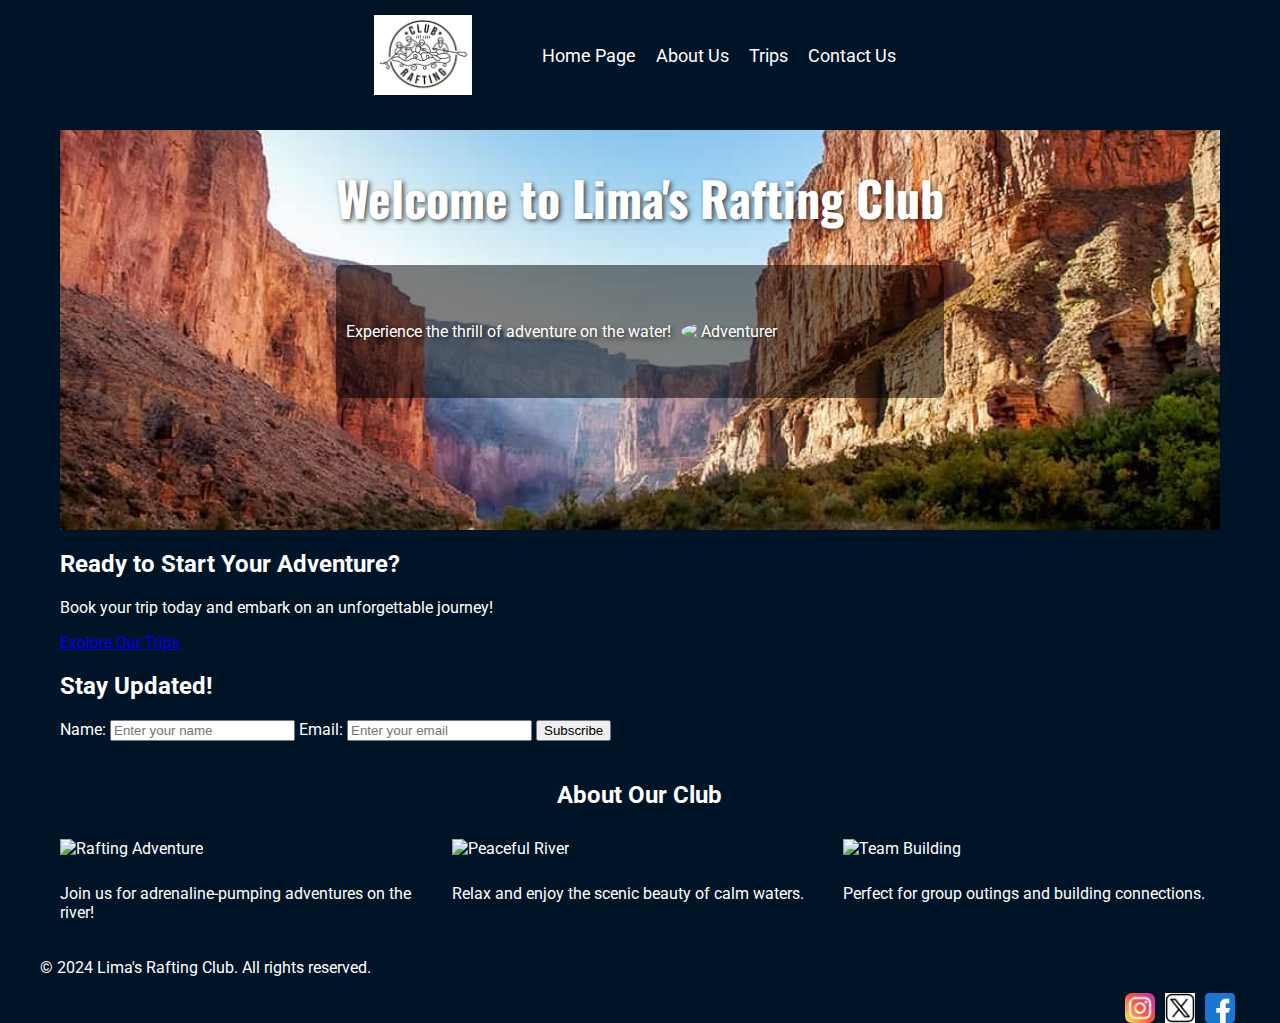
==== wwr/index.html @ 2a9edf87 "." ====
<!DOCTYPE html>
<html lang="en">
<head>
    <meta charset="UTF-8">
    <meta name="viewport" content="width=device-width, initial-scale=1.0">
    <meta name="description" content="Lima's Rafting Club, rafting club, rafting, adventure">
    <meta name="author" content="Wesley Pontes Lima">
    <title>Lima's Rafting Club | Home</title>
    <link rel="preconnect" href="https://fonts.googleapis.com">
    <link rel="preconnect" href="https://fonts.gstatic.com" crossorigin>
    <link href="https://fonts.googleapis.com/css2?family=Oswald:wght@200..700&family=Roboto:wght@100;400&display=swap" rel="stylesheet">
    <link rel="stylesheet" href="./styles/rafting.css">
</head>
<body>
    <header class="container-grid-header">
        <img src="images/logo16_200.png" alt="rafting logo" class="logo">
        <nav class="container-flex-nav">
            <a href="index.html">Home Page</a>
            <a href="about.html">About Us</a>
            <a href="trips.html">Trips</a>
            <a href="contact.html">Contact Us</a>
        </nav>
    </header>
    <main>
        <!-- Hero Section -->
        <section class="hero">
            <h1>Welcome to Lima's Rafting Club</h1>
            <article>
                <p>Experience the thrill of adventure on the water!</p>
                <img src="images/hero-avatar.jpg" alt="Adventurer">
            </article>
        </section>

        <!-- Call to Action -->
        <section class="cta">
            <h2>Ready to Start Your Adventure?</h2>
            <p>Book your trip today and embark on an unforgettable journey!</p>
            <a href="trips.html" class="btn-cta">Explore Our Trips</a>
        </section>

        <!-- Newsletter Signup Form -->
        <section class="newsletter">
            <h2>Stay Updated!</h2>
            <form class="styled-form">
                <label for="name">Name:</label>
                <input type="text" id="name" placeholder="Enter your name">

                <label for="email">Email:</label>
                <input type="email" id="email" placeholder="Enter your email">

                <button type="submit" class="btn-submit">Subscribe</button>
            </form>
        </section>

        <!-- Grid Layout -->
        <section class="container-grid-section-1">
            <h2 class="container-grid-h2">About Our Club</h2>
            <div>
                <img src="images/rafting-action1.jpg" alt="Rafting Adventure">
                <p>Join us for adrenaline-pumping adventures on the river!</p>
            </div>
            <div>
                <img src="images/rafting-action2.jpg" alt="Peaceful River">
                <p>Relax and enjoy the scenic beauty of calm waters.</p>
            </div>
            <div>
                <img src="images/rafting-action3.jpg" alt="Team Building">
                <p>Perfect for group outings and building connections.</p>
            </div>
        </section>
    </main>
    <footer>
        <p>&copy; 2024 Lima's Rafting Club. All rights reserved.</p>
        <div class="social-media">
            <a href="https://facebook.com"><img src="images/facebook.png" alt="facebook logo"></a>
            <a href="https://x.com"><img src="images/midia-social.jpg" alt="x logo"></a>
            <a href="https://instagram.com"><img src="images/instagram.png" alt="instagram logo"></a>
        </div>
    </footer>
</body>
</html>
---- wwr/styles/rafting.css ----
:root {
    --primary-color: #f09140;
    --secondary-color: #001427;
    --accent1-color: #708d81;
    --accent2-color: #eaffda;
    --text-color: #ffffff;
}

body {
    font-family: 'Roboto', sans-serif;
    margin: 0;
    padding: 0;
    max-width: 1200px;
    margin: auto;
    background-color: var(--secondary-color);
    color: var(--text-color);
}

header {
    padding: 15px;
}

header .logo {
    height: 80px;
    margin-right: 60px;
}

header nav a {
    color: var(--text-color);
    text-decoration: none;
    margin: 0 10px;
    font-size: 18px;
}

.hero {
    background-image: url('/wwr/images/hero-image-min.jpg');
    background-size: cover;
    background-position: center;
    height: 400px;
    display: grid;
    grid-template-rows: 1fr 1fr 1fr;
    justify-content: center;
    text-align: center;
    color: var(--text-color);
    text-shadow: 2px 2px 5px rgba(0, 0, 0, 0.7);
}

.hero h1 {
    top: 20px;
    left: 20px;
    font-family: 'Oswald', sans-serif;
    font-size: 3em;
}

.hero article {
    bottom: 20px;
    left: 20px;
    background-color: rgba(0, 0, 0, 0.5);
    padding: 10px;
    border-radius: 5px;
    display: flex;
    align-items: center;
    height: auto;
}

.hero article img {
    float: left; 
    margin-left: 10px;
    width: 100px;
    border-radius: 50%;
}

section {
    margin: 20px;
}

section img {
    max-width: 100%;
    height: auto;
    margin: 10px 0;
}

footer .social-media a img {
    width: 30px;
    margin: 0 5px;
    float: right;
}

footer .social-media a {
    text-decoration: none;
}

.container-grid-header {
    display: grid;
    grid-template-columns: auto auto;
    justify-content: center;
    align-items: center;
}

.container-flex-nav {
    display: flex;
}

.container-grid-section-1 {
    display: grid;
    grid-template-columns: 1fr 1fr 1fr;
    grid-template-rows: 1fr;
    justify-content: center;
    column-gap: 15px;
}

.container-grid-h2 {
    grid-column: 1/4;
    text-align: center;
}

.container-grid-p {
    text-align: center;
}

.container-grid-section-2 {
    display: grid;
    grid-template-columns: 1fr 1fr 1fr 1fr 1fr;
    grid-template-rows: 1fr;
    justify-content: center;
}

.container-grid-h2-in-section-2 {
    grid-column: 1/6;
    text-align: center;
}

figcaption {
    text-align: center;
}
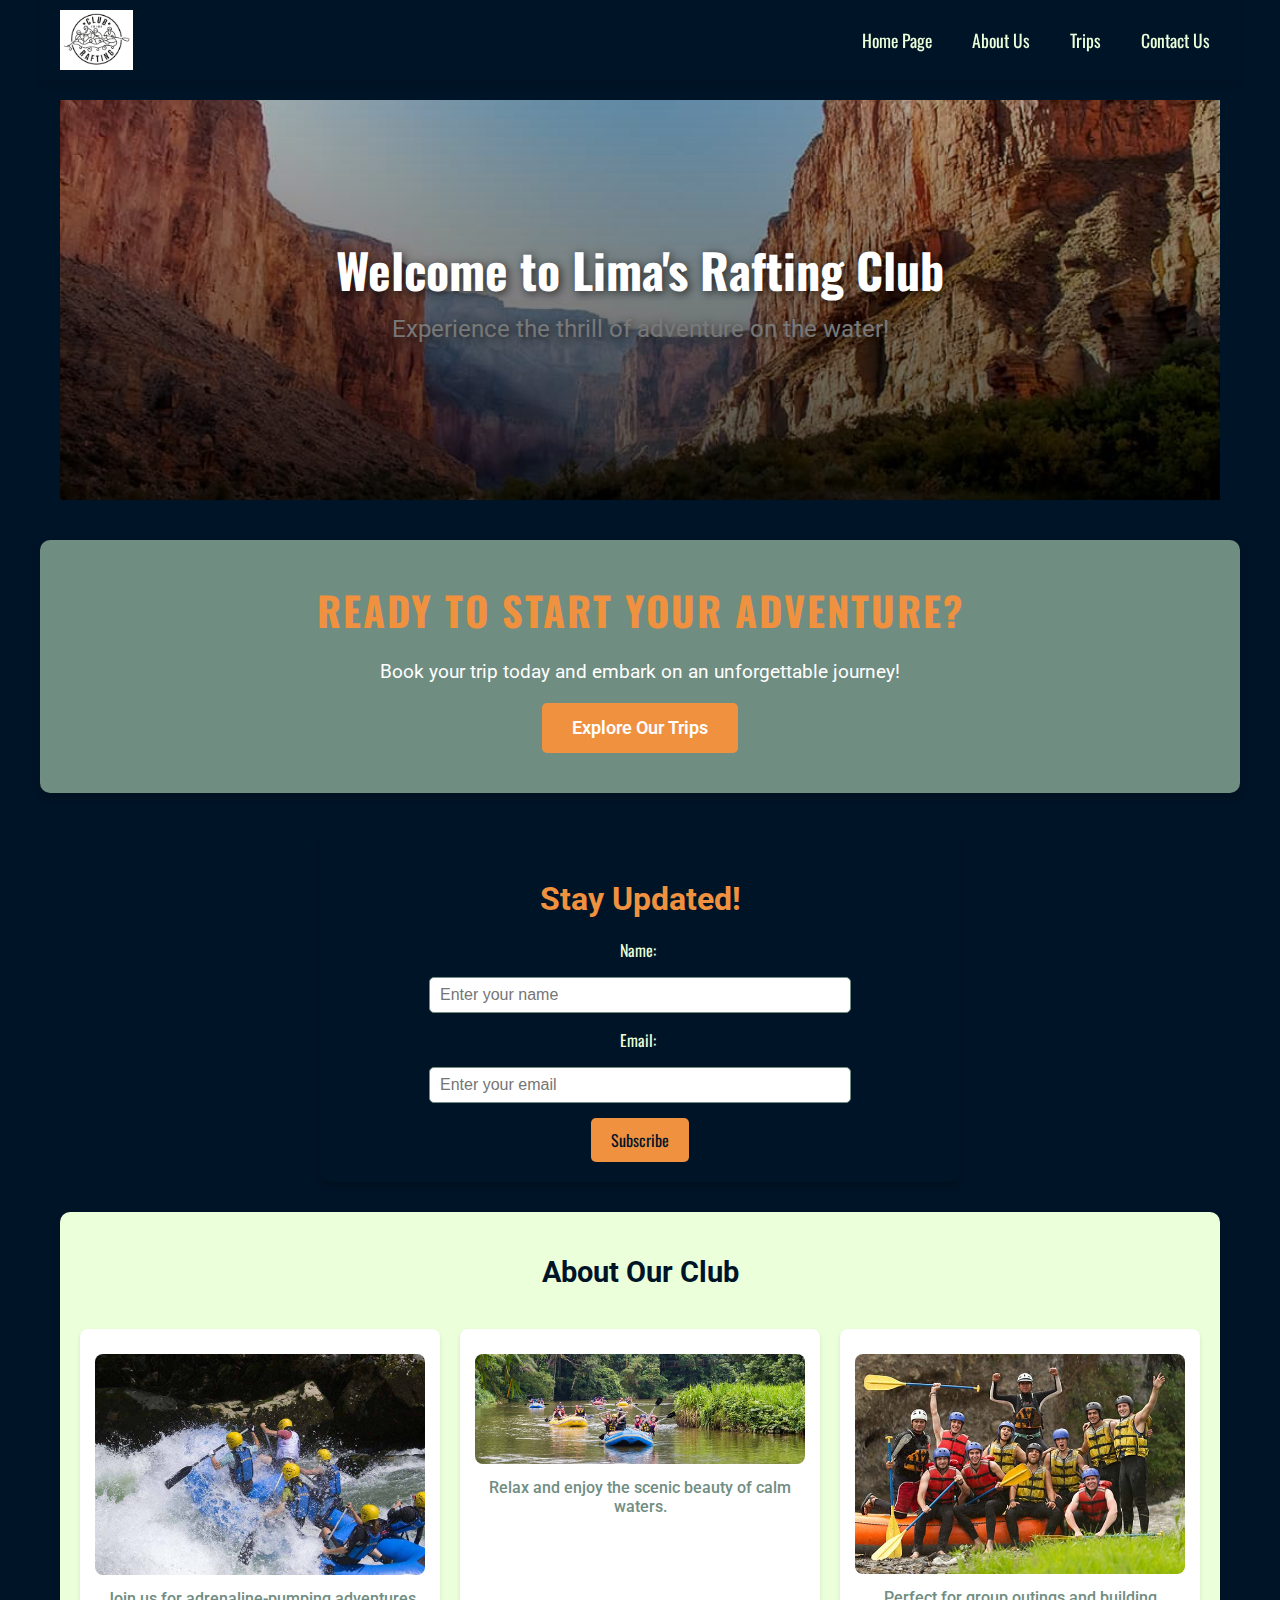
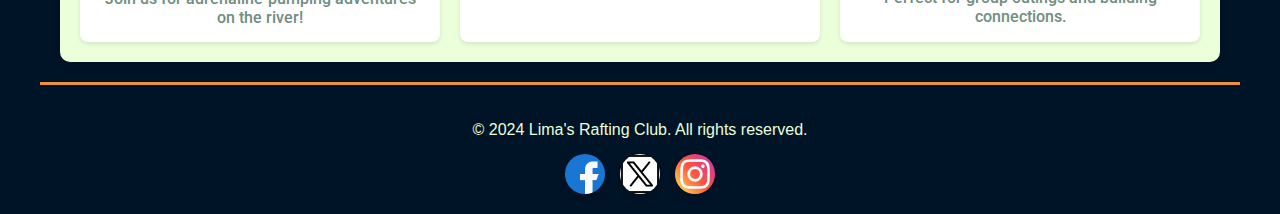
==== commit aa49521a: "a lot of atualizations" ====
--- a/wwr/index.html
+++ b/wwr/index.html
@@ -25,9 +25,8 @@
         <!-- Hero Section -->
         <section class="hero">
             <h1>Welcome to Lima's Rafting Club</h1>
-            <article>
+            <article id="article-home-text">
                 <p>Experience the thrill of adventure on the water!</p>
-                <img src="images/hero-avatar.jpg" alt="Adventurer">
             </article>
         </section>
 
@@ -56,15 +55,15 @@
         <section class="container-grid-section-1">
             <h2 class="container-grid-h2">About Our Club</h2>
             <div>
-                <img src="images/rafting-action1.jpg" alt="Rafting Adventure">
+                <img src="images/rafting2.jpg" alt="Rafting Adventure">
                 <p>Join us for adrenaline-pumping adventures on the river!</p>
             </div>
             <div>
-                <img src="images/rafting-action2.jpg" alt="Peaceful River">
+                <img src="images/employee-happy2.jpg" alt="Peaceful River">
                 <p>Relax and enjoy the scenic beauty of calm waters.</p>
             </div>
             <div>
-                <img src="images/rafting-action3.jpg" alt="Team Building">
+                <img src="images/rafting3.jpg" alt="Team Building">
                 <p>Perfect for group outings and building connections.</p>
             </div>
         </section>
--- a/wwr/styles/rafting.css
+++ b/wwr/styles/rafting.css
@@ -16,13 +16,14 @@
     color: var(--text-color);
 }
 
+/* Header */
 header {
     padding: 15px;
 }
 
 header .logo {
-    height: 80px;
-    margin-right: 60px;
+    height: 60px; /* Ajuste do tamanho do logotipo */
+    object-fit: contain;
 }
 
 header nav a {
@@ -30,46 +31,54 @@
     text-decoration: none;
     margin: 0 10px;
     font-size: 18px;
-}
-
+    transition: color 0.3s ease;
+}
+
+header nav a:hover {
+    color: var(--primary-color); /* Efeito de hover nos links */
+}
+
+/* Hero Section */
 .hero {
     background-image: url('/wwr/images/hero-image-min.jpg');
     background-size: cover;
     background-position: center;
     height: 400px;
-    display: grid;
-    grid-template-rows: 1fr 1fr 1fr;
+    display: flex;
+    flex-direction: column;
+    align-items: center;
     justify-content: center;
-    text-align: center;
+    position: relative;
     color: var(--text-color);
-    text-shadow: 2px 2px 5px rgba(0, 0, 0, 0.7);
+    text-align: center;
+    text-shadow: 2px 2px 10px rgba(0, 0, 0, 0.7);
+}
+
+.hero::before {
+    content: "";
+    position: absolute;
+    top: 0;
+    left: 0;
+    width: 100%;
+    height: 100%;
+    background: linear-gradient(to bottom, rgba(0, 0, 0, 0.3), rgba(0, 0, 0, 0.7));
+    z-index: 1;
 }
 
 .hero h1 {
-    top: 20px;
-    left: 20px;
     font-family: 'Oswald', sans-serif;
     font-size: 3em;
-}
-
-.hero article {
-    bottom: 20px;
-    left: 20px;
-    background-color: rgba(0, 0, 0, 0.5);
-    padding: 10px;
-    border-radius: 5px;
-    display: flex;
-    align-items: center;
-    height: auto;
-}
-
-.hero article img {
-    float: left; 
-    margin-left: 10px;
-    width: 100px;
-    border-radius: 50%;
-}
-
+    margin: 0;
+    z-index: 2;
+}
+
+.hero p {
+    font-size: 1.5em;
+    margin-top: 10px;
+    z-index: 2;
+}
+
+/* Section */
 section {
     margin: 20px;
 }
@@ -80,56 +89,529 @@
     margin: 10px 0;
 }
 
-footer .social-media a img {
-    width: 30px;
-    margin: 0 5px;
-    float: right;
-}
-
-footer .social-media a {
-    text-decoration: none;
-}
-
-.container-grid-header {
-    display: grid;
-    grid-template-columns: auto auto;
+/* Footer */
+footer {
+    background-color: #001427;
+    color: #eaffda;
+    text-align: center;
+    padding: 20px 10px;
+    border-top: 3px solid #f09140;
+    font-family: 'Arial', sans-serif;
+}
+
+footer p {
+    font-size: 1em;
+    margin-bottom: 15px;
+}
+
+footer .social-media {
+    display: flex;
     justify-content: center;
     align-items: center;
+    gap: 15px;
+}
+
+footer .social-media a img {
+    width: 100%;
+    height: auto;
+    border-radius: 50%;
+    box-shadow: 0 4px 6px rgba(0, 0, 0, 0.2);
+}
+
+footer .social-media a:hover img {
+    transform: scale(1.1);
+    box-shadow: 0 6px 10px rgba(0, 0, 0, 0.3);
+}
+
+footer .social-media a {
+    display: inline-block;
+    width: 40px;
+    height: 40px;
+    transition: transform 0.3s ease, box-shadow 0.3s ease;
+    text-decoration: none;
+}
+
+/* Container Grid Header */
+.container-grid-header {
+    display: flex;
+    align-items: center;
+    justify-content: space-between;
+    padding: 10px 20px;
+    background-color: #001427;
+    box-shadow: 0 4px 6px rgba(0, 0, 0, 0.1);
+    position: sticky;
+    top: 0;
+    z-index: 10;
 }
 
 .container-flex-nav {
     display: flex;
-}
-
+    gap: 20px;
+}
+
+header .container-flex-nav a {
+    color: #eaffda;
+    text-decoration: none;
+    font-size: 1.1em;
+    font-family: 'Oswald', sans-serif;
+    transition: color 0.3s ease;
+}
+
+/* Grid Sections */
 .container-grid-section-1 {
     display: grid;
-    grid-template-columns: 1fr 1fr 1fr;
-    grid-template-rows: 1fr;
+    grid-template-columns: repeat(3, 1fr);
+    gap: 20px;
+    padding: 20px;
+    background-color: #eaffda;
+    border-radius: 10px;
+    box-shadow: 0 4px 6px rgba(0, 0, 0, 0.1);
+}
+
+.container-grid-h2 {
+    grid-column: 1 / -1;
+    text-align: center;
+    color: #001427;
+    font-size: 1.8em;
+    margin-bottom: 20px;
+}
+
+.container-grid-section-1 div {
+    text-align: center;
+    background-color: #ffffff;
+    border-radius: 8px;
+    box-shadow: 0 2px 4px rgba(0, 0, 0, 0.1);
+    padding: 15px;
+}
+
+.container-grid-section-1 div img {
+    max-width: 100%;
+    height: auto;
+    border-radius: 8px;
+    margin-bottom: 10px;
+}
+
+.container-grid-section-1 div p {
+    font-size: 1em;
+    color: #708d81;
+    margin: 0;
+    font-weight: 500;
+}
+
+.container-grid-p {
+    text-align: center;
+}
+
+/* Container Form */
+.styled-form {
+    display: flex;
+    flex-wrap: wrap;
     justify-content: center;
-    column-gap: 15px;
-}
-
-.container-grid-h2 {
-    grid-column: 1/4;
-    text-align: center;
-}
-
-.container-grid-p {
-    text-align: center;
+    gap: 10px;
+    align-items: center;
+}
+
+.styled-form label {
+    font-size: 1em;
+    font-family: 'Oswald', sans-serif;
+    margin-right: 5px;
+}
+
+.styled-form input {
+    padding: 8px 10px;
+    border: 1px solid #708d81;
+    border-radius: 5px;
+    font-size: 1em;
+    color: #001427;
+    width: calc(100% - 20px);
+    max-width: 200px;
+}
+
+.styled-form button {
+    background-color: #f09140;
+    color: #001427;
+    border: none;
+    padding: 10px 20px;
+    font-size: 1em;
+    font-family: 'Oswald', sans-serif;
+    cursor: pointer;
+    border-radius: 5px;
+    transition: background-color 0.3s ease, transform 0.2s ease;
+}
+
+.styled-form button:hover {
+    background-color: #eaffda;
+    transform: scale(1.05);
+}
+
+.cta {
+    display: flex;
+    flex-direction: column; /* Organiza os itens em coluna */
+    align-items: center; /* Alinha os itens no centro horizontalmente */
+    justify-content: center; /* Centraliza os itens verticalmente */
+    gap: 20px; /* Espaçamento entre os itens */
+    background-color: var(--accent1-color); /* Cor de fundo para destacar a seção */
+    padding: 40px; /* Mais padding para destacar a seção */
+    border-radius: 10px; /* Bordas arredondadas */
+    text-align: center;
+    box-shadow: 0 4px 8px rgba(0, 0, 0, 0.2); /* Sombra suave */
+    margin: 40px 0; /* Espaçamento externo */
+}
+
+.cta h2 {
+    font-size: 2.5em;
+    margin: 0;
+    color: var(--primary-color); /* Cor do título */
+    font-family: 'Oswald', sans-serif; /* Fonte do título */
+    text-transform: uppercase; /* Título em maiúsculas */
+    letter-spacing: 2px; /* Espaçamento entre letras */
+}
+
+.cta p {
+    font-size: 1.2em;
+    color: var(--text-color); /* Cor do texto */
+    font-weight: 400; /* Peso do texto */
+    margin: 0;
+}
+
+.cta .btn-cta {
+    font-size: 1.1em;
+    text-decoration: none;
+    color: var(--text-color); /* Cor do texto */
+    background-color: var(--primary-color); /* Cor de fundo do botão */
+    padding: 15px 30px;
+    border-radius: 5px; /* Bordas arredondadas para o botão */
+    transition: background-color 0.3s ease, transform 0.2s ease;
+    font-weight: 600; /* Peso do texto do botão */
+}
+
+.cta .btn-cta:hover {
+    background-color: var(--accent2-color); /* Cor do botão no hover */
+    color: var(--secondary-color); /* Cor do texto no hover */
+    transform: scale(1.05); /* Efeito de zoom ao passar o mouse */
+}
+
+.newsletter {
+    background-color: #001427; /* Cor secundária */
+    padding: 20px;
+    border-radius: 10px;
+    box-shadow: 0 4px 6px rgba(0, 0, 0, 0.2); /* Sombra para destaque */
+    color: #eaffda; /* Texto em accent2 */
+    text-align: center;
+    max-width: 600px;
+    margin: 30px auto;
+}
+
+.newsletter h2 {
+    text-align: center; /* Centraliza o título */
+    font-size: 2em; /* Tamanho do título */
+    color: #f09140; /* Cor primária */
+    margin-bottom: 20px; /* Espaçamento abaixo do título */
+}
+
+.styled-form {
+    display: flex;
+    flex-direction: column; /* Organiza os campos em uma coluna */
+    gap: 15px;
+    align-items: center;
+}
+
+.styled-form label {
+    font-size: 1em;
+    font-family: 'Oswald', sans-serif;
+}
+
+.styled-form input {
+    padding: 8px 10px;
+    border: 1px solid #708d81; /* Accent1 */
+    border-radius: 5px;
+    font-size: 1em;
+    color: #001427; /* Texto interno */
+    width: calc(100% - 20px);
+    max-width: 400px;
+}
+
+.styled-form button {
+    background-color: #f09140; /* Cor primária */
+    color: #001427; /* Contraste no botão */
+    border: none;
+    padding: 10px 20px;
+    font-size: 1em;
+    font-family: 'Oswald', sans-serif;
+    cursor: pointer;
+    border-radius: 5px;
+    transition: background-color 0.3s ease, transform 0.2s ease;
+}
+
+.styled-form button:hover {
+    background-color: #eaffda; /* Accent2 no hover */
+    transform: scale(1.05);
+}
+
+.container-grid-section-1-about {
+    display: grid;
+    grid-template-columns: 1fr; /* Uma coluna para todos os elementos */
+    gap: 20px; /* Espaçamento entre os itens */
+    padding: 20px;
+    background-color: #eaffda; /* Cor accent2 para contraste */
+    border-radius: 10px; /* Bordas arredondadas para suavizar */
+    box-shadow: 0 4px 6px rgba(0, 0, 0, 0.1); /* Sombra suave */
+}
+
+.container-grid-h2-about {
+    text-align: center;
+    color: #001427; /* Cor secundária */
+    font-size: 2em;
+    margin-bottom: 20px;
+    font-family: 'Oswald', sans-serif;
+}
+
+.container-grid-p-about {
+    font-size: 1.2em;
+    color: #708d81; /* Cor accent1 */
+    line-height: 1.6;
+    text-align: center;
+    margin: 10px 0;
+    font-weight: 400;
+}
+
+.container-grid-img-about {
+    width: 100%;
+    max-width: 600px; /* Tamanho máximo da imagem */
+    height: auto;
+    margin: 0 auto; /* Centraliza a imagem */
+    border-radius: 8px; /* Bordas arredondadas para a imagem */
+    box-shadow: 0 4px 6px rgba(0, 0, 0, 0.1); /* Sombra suave */
+}
+
+.container-grid-p-about + .container-grid-img-about {
+    margin-top: 20px; /* Espaço adicional entre o parágrafo e a imagem */
 }
 
 .container-grid-section-2 {
+    padding: 20px;
+    background-color: #f4f4f4; /* Cor clara para contraste com o fundo */
+}
+
+.container-grid-h2-in-section-2 {
+    text-align: center;
+    font-size: 2em;
+    color: #001427; /* Cor secundária */
+    font-family: 'Oswald', sans-serif;
+    margin-bottom: 20px;
+}
+
+.grid-gallery {
     display: grid;
-    grid-template-columns: 1fr 1fr 1fr 1fr 1fr;
-    grid-template-rows: 1fr;
+    grid-template-columns: repeat(5, 1fr); /* 5 colunas para as imagens */
+    gap: 15px; /* Espaçamento entre as imagens */
+    justify-items: center; /* Centraliza os itens dentro das células */
+}
+
+.grid-gallery figure {
+    background-color: #ffffff; /* Fundo branco para as imagens */
+    border-radius: 8px; /* Bordas arredondadas para as imagens */
+    overflow: hidden; /* Garante que as bordas arredondadas não sejam violadas */
+    box-shadow: 0 4px 6px rgba(0, 0, 0, 0.1); /* Sombra suave */
+    transition: transform 0.3s ease; /* Efeito de zoom ao passar o mouse */
+}
+
+.grid-gallery figure:hover {
+    transform: scale(1.05); /* Efeito de zoom nas imagens ao passar o mouse */
+    box-shadow: 0 6px 10px rgba(0, 0, 0, 0.2); /* Efeito de sombra mais intensa no hover */
+}
+
+.grid-gallery img {
+    width: 100%;
+    height: auto;
+    display: block;
+    border-radius: 8px; /* Bordas arredondadas nas imagens */
+}
+
+.grid-gallery figcaption {
+    text-align: center;
+    font-size: 1em;
+    color: #708d81; /* Cor accent1 */
+    margin-top: 10px;
+    font-weight: 500;
+}
+
+.trips {
+    padding: 40px 20px;
+    background-color: #f4f4f4; /* Cor de fundo clara para a seção */
+    text-align: center;
+}
+
+.trips h2 {
+    font-size: 2.5em;
+    color: #001427; /* Cor secundária */
+    margin-bottom: 30px;
+    font-family: 'Oswald', sans-serif;
+}
+
+.container-grid-trips {
+    display: grid;
+    grid-template-columns: repeat(3, 1fr); /* Três colunas para os artigos */
+    gap: 20px; /* Espaçamento entre os artigos */
+    justify-items: center; /* Centraliza os itens dentro das células */
+}
+
+.container-grid-trips article {
+    background-color: #ffffff; /* Fundo branco para os cards */
+    border-radius: 8px; /* Bordas arredondadas para os cards */
+    box-shadow: 0 4px 6px rgba(0, 0, 0, 0.1); /* Sombra suave */
+    padding: 20px;
+    transition: transform 0.3s ease, box-shadow 0.3s ease; /* Efeito de hover */
+}
+
+.container-grid-trips article:hover {
+    transform: scale(1.05); /* Efeito de zoom nas imagens ao passar o mouse */
+    box-shadow: 0 6px 10px rgba(0, 0, 0, 0.2); /* Sombra mais intensa no hover */
+}
+
+.container-grid-trips img {
+    width: 100%;
+    height: auto;
+    border-radius: 8px; /* Bordas arredondadas para as imagens */
+    margin-bottom: 15px; /* Espaçamento entre a imagem e o texto */
+}
+
+.container-grid-trips h3 {
+    font-size: 1.6em;
+    color: #001427; /* Cor secundária */
+    margin: 10px 0;
+}
+
+.container-grid-trips p {
+    font-size: 1.1em;
+    color: #708d81; /* Cor accent1 */
+    font-weight: 400;
+    margin: 0;
+}
+
+.trips-table {
+    padding: 40px 20px;
+    background-color: #ffffff; /* Fundo branco para contraste */
+    text-align: center;
+}
+
+.trips-table h2 {
+    font-size: 2.5em;
+    color: #001427; /* Cor secundária */
+    margin-bottom: 30px;
+    font-family: 'Oswald', sans-serif;
+}
+
+table {
+    width: 100%;
+    border-collapse: collapse; /* Elimina o espaçamento entre as células */
+    margin-top: 20px;
+}
+
+table th, table td {
+    padding: 15px;
+    text-align: center;
+    font-size: 1.2em;
+    border: 1px solid #e0e0e0; /* Cor suave para as bordas da tabela */
+}
+
+table th {
+    background-color: #001427; /* Cor secundária para o cabeçalho */
+    color: #ffffff; /* Cor branca para o texto do cabeçalho */
+    font-size: 1.3em;
+}
+
+table tr:nth-child(even) {
+    background-color: #f9f9f9; /* Cor alternada para as linhas */
+}
+
+table tr:hover {
+    background-color: #f09140; /* Cor primária no hover */
+    color: #ffffff; /* Texto branco no hover */
+    cursor: pointer;
+}
+
+table td {
+    color: #001427; /* Cor secundária para o texto das células */
+}
+
+table td:last-child {
+    color: #f09140; /* Cor primária para os preços */
+    font-weight: bold; /* Destaca os preços */
+}
+
+.container-contact {
+    padding: 40px 20px;
+    background-color: #eaffda; /* Cor accent2 para fundo suave */
+    text-align: center;
+}
+
+.container-contact h1 {
+    font-size: 2.5em;
+    color: #001427; /* Cor secundária */
+    margin-bottom: 30px;
+    font-family: 'Oswald', sans-serif;
+}
+
+.container-contact figure {
+    display: inline-block;
+    margin: 20px;
+    text-align: center;
+}
+
+.container-contact figure img {
+    width: 80px; /* Tamanho dos ícones */
+    height: 80px;
+    margin-bottom: 10px;
+}
+
+.container-contact figure figcaption {
+    font-size: 1.2em;
+    color: #001427; /* Cor secundária */
+    font-weight: bold;
+}
+
+.container-map {
+    margin-top: 40px;
+    display: flex;
     justify-content: center;
-}
-
-.container-grid-h2-in-section-2 {
-    grid-column: 1/6;
-    text-align: center;
-}
-
-figcaption {
-    text-align: center;
-}+    align-items: center;
+}
+
+.container-map iframe {
+    border: 0;
+    width: 100%;
+    max-width: 800px; /* Largura máxima do mapa */
+    height: 450px;
+    border-radius: 10px; /* Bordas arredondadas para suavizar a aparência */
+}
+
+.container-employee {
+    display: flex;
+    justify-content: space-around;
+    align-items: center;
+    flex-wrap: wrap; /* Permite que os itens se ajustem em telas menores */
+    padding: 40px 20px;
+    background-color: #f1f1f1; /* Cor de fundo suave */
+}
+
+.container-employee figure {
+    text-align: center;
+    margin: 20px;
+    flex-basis: 30%; /* Controla o tamanho base de cada figura */
+}
+
+.container-employee figure img {
+    width: 100%;
+    height: auto;
+    border-radius: 10px; /* Bordas arredondadas nas imagens */
+    max-width: 300px; /* Tamanho máximo da imagem */
+    box-shadow: 0 4px 6px rgba(0, 0, 0, 0.2); /* Sombra suave para destacar as imagens */
+}
+
+.container-employee figure figcaption {
+    font-size: 1.1em;
+    color: #001427; /* Cor secundária */
+    font-weight: bold;
+    margin-top: 10px;
+}
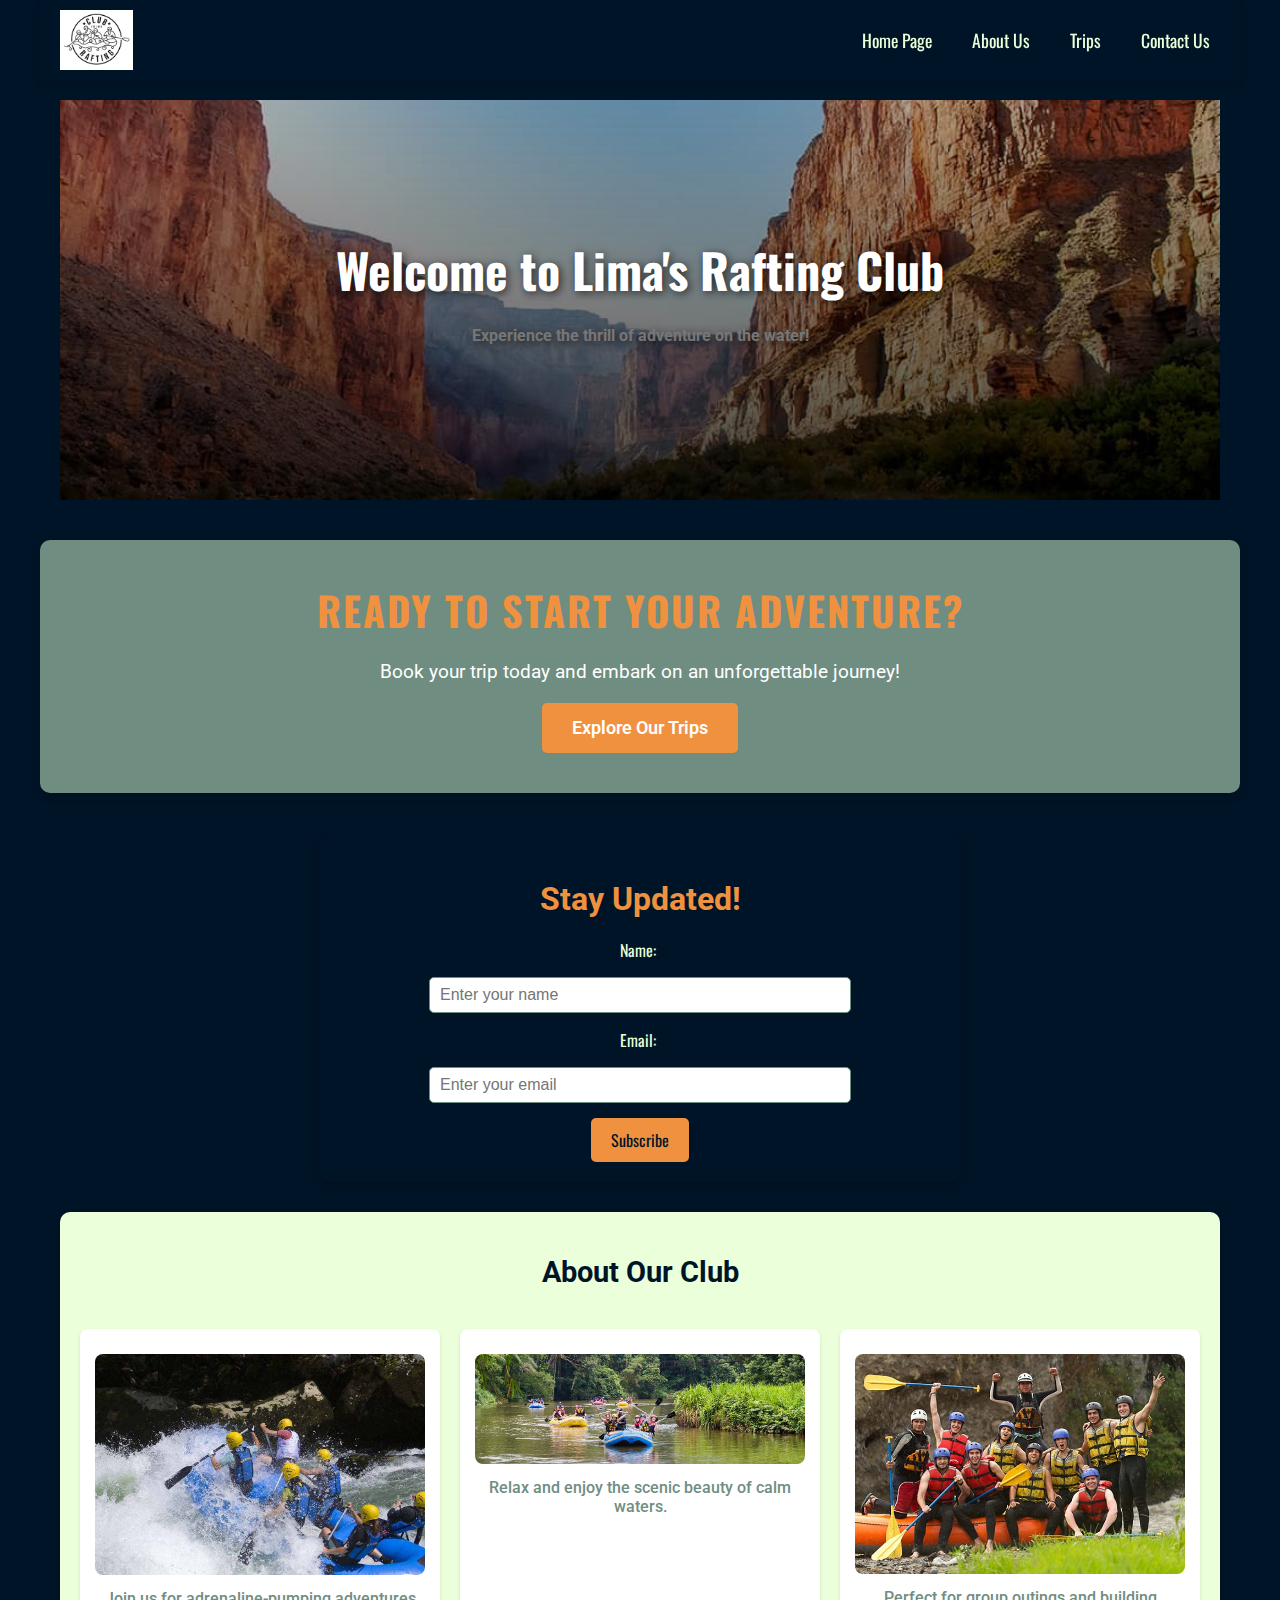
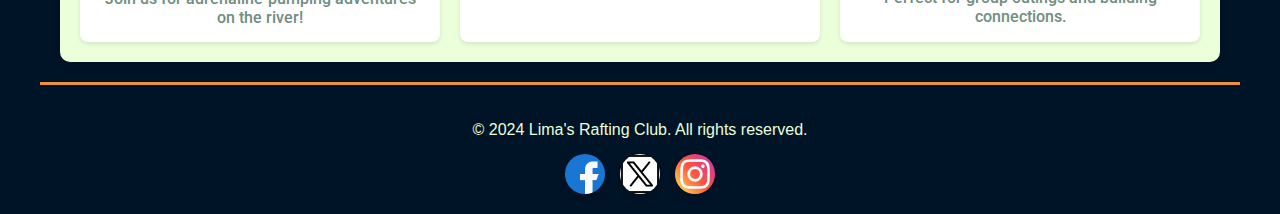
==== commit 455dc412: "more actualizations" ====
--- a/wwr/index.html
+++ b/wwr/index.html
@@ -26,7 +26,7 @@
         <section class="hero">
             <h1>Welcome to Lima's Rafting Club</h1>
             <article id="article-home-text">
-                <p>Experience the thrill of adventure on the water!</p>
+                <h4>Experience the thrill of adventure on the water!</h4>
             </article>
         </section>
 
